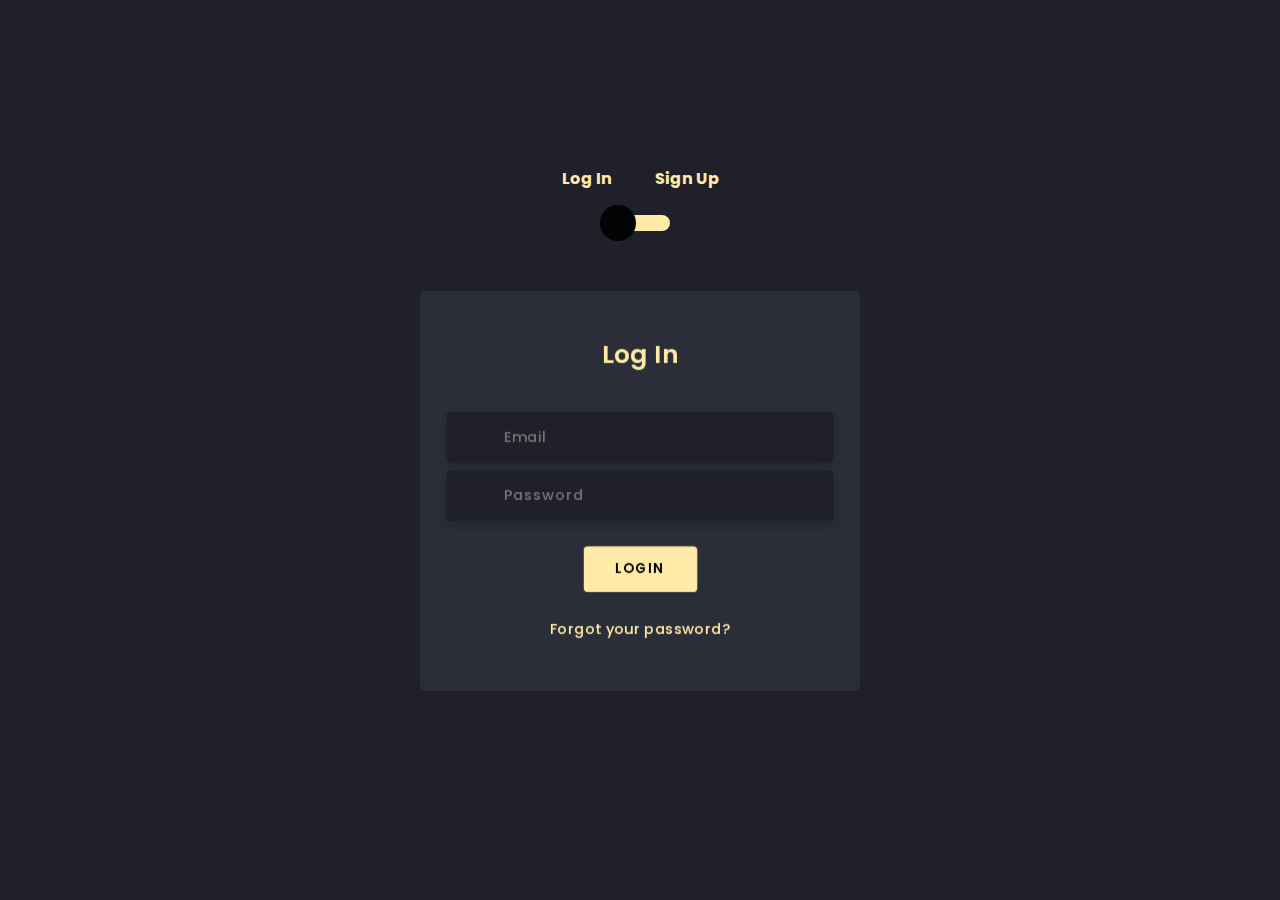
==== index.html @ c53106e9 "Add files via upload" ====
<!doctype html>
<html lang="en">
<head>
  <title>Webleb</title>
  <meta charset="utf-8">
  <meta name="viewport" content="width=device-width, initial-scale=1, shrink-to-fit=no">
  <link rel="stylesheet" href="https://unicons.iconscout.com/release/v2.1.9/css/unicons.css">
  <link rel="stylesheet" href="https://cdnjs.cloudflare.com/ajax/libs/twitter-bootstrap/4.5.0/css/bootstrap.min.css">
<link rel="stylesheet" href="style.css">
</head>
<body>
	<div class="section">
		<div class="container">
			<div class="row full-height justify-content-center">
				<div class="col-12 text-center align-self-center py-5">
					<div class="section pb-5 pt-5 pt-sm-2 text-center">
						<h6 class="mb-0 pb-3"><span>Log In </span><span>Sign Up</span></h6>
			          	<input class="checkbox" type="checkbox" id="reg-log" name="reg-log"/>
			          	<label for="reg-log"></label>
						<div class="card-3d-wrap mx-auto">
							<div class="card-3d-wrapper">
								<div class="card-front">
									<div class="center-wrap">
										<div class="section text-center">
										  <div class="sing">
										    
										  </div>
											<h4 class="mb-4 pb-3">Log In</h4>
											<div class="form-group">
												<input type="email" class="form-style" placeholder="Email">
												<i class="input-icon uil uil-at"></i>
											</div>	
											<div class="form-group mt-2">
												<input type="password" class="form-style" placeholder="Password">
												<i class="input-icon uil uil-lock-alt"></i>
											</div>
											<a href="/next/index.html" class="btn mt-4">Login</a>
                      <p class="mb-0 mt-4 text-center"><a href="" class="link">Forgot your password?</a></p>
				      					</div>
			      					</div>
			      				</div>
								<div class="card-back">
									<div class="center-wrap">
										<div class="section text-center">
											<h4 class="mb-3 pb-3">Sign Up</h4>
											<div class="form-group">
												<input type="text" class="form-style" placeholder="Full Name">
												<i class="input-icon uil uil-user"></i>
											</div>	
											<div class="form-group mt-2">
												<input type="tel" class="form-style" placeholder="Phone Number">
												<i class="input-icon uil uil-phone"></i>
											</div>	
                      <div class="form-group mt-2">
												<input type="email" class="form-style" placeholder="Email">
												<i class="input-icon uil uil-at"></i>
											</div>
											<div class="form-group mt-2">
												<input type="password" class="form-style" placeholder="Password">
												<i class="input-icon uil uil-lock-alt"></i>
											</div>
											<a href="#sing" class="btn mt-4">Register</a>
				      					</div>
			      					</div>
			      				</div>
			      			</div>
			      		</div>
			      	</div>
		      	</div>
	      	</div>
	    </div>
	</div>
</body>
</html>
---- style.css ----
@import url('https://fonts.googleapis.com/css?family=Poppins:400,500,600,700,800,900');
body{
	font-family: 'Poppins', sans-serif;
	font-weight: 300;
	line-height: 1.7;
	color: #ffeba7;
	background-color: #1f2029;
}
a:hover {
	text-decoration: none;
}
.link {
  color: #ffeba7;
}
.link:hover {
  color: #c4c3ca;
}
p {
  font-weight: 500;
  font-size: 14px;
}
h4 {
  font-weight: 600;
}
h6 span{
  padding: 0 20px;
  font-weight: 700;
}
.section{
  position: relative;
  width: 100%;
  display: block;
}
.full-height{
  min-height: 100vh;
}
[type="checkbox"]:checked,
[type="checkbox"]:not(:checked){
display: none;
}
.checkbox:checked + label,
.checkbox:not(:checked) + label{
  position: relative;
  display: block;
  text-align: center;
  width: 60px;
  height: 16px;
  border-radius: 8px;
  padding: 0;
  margin: 10px auto;
  cursor: pointer;
  background-color: #ffeba7;
}
.checkbox:checked + label:before,
.checkbox:not(:checked) + label:before{
  position: absolute;
  display: block;
  width: 36px;
  height: 36px;
  border-radius: 50%;
  color: #ffeba7;
  background-color: #020305;
  font-family: 'unicons';
  content: '\eb4f';
  z-index: 20;
  top: -10px;
  left: -10px;
  line-height: 36px;
  text-align: center;
  font-size: 24px;
  transition: all 0.5s ease;
}
.checkbox:checked + label:before {
  transform: translateX(44px) rotate(-270deg);
}
.card-3d-wrap {
  position: relative;
  width: 440px;
  max-width: 100%;
  height: 400px;
  -webkit-transform-style: preserve-3d;
  transform-style: preserve-3d;
  perspective: 800px;
  margin-top: 60px;
}
.card-3d-wrapper {
  width: 100%;
  height: 100%;
  position:absolute;
  -webkit-transform-style: preserve-3d;
  transform-style: preserve-3d;
  transition: all 600ms ease-out; 
}
.card-front, .card-back {
  width: 100%;
  height: 100%;
  background-color: #2b2e38;
  background-image: url('/img/pattern_japanese-pattern-2_1_2_0-0_0_1__ffffff00_000000.png');
  position: absolute;
  border-radius: 6px;
  -webkit-transform-style: preserve-3d;
}
.card-back {
  transform: rotateY(180deg);
}
.checkbox:checked ~ .card-3d-wrap .card-3d-wrapper {
  transform: rotateY(180deg);
}
.center-wrap{
  position: absolute;
  width: 100%;
  padding: 0 35px;
  top: 50%;
  left: 0;
  transform: translate3d(0, -50%, 35px) perspective(100px);
  z-index: 20;
  display: block;
}
.form-group{ 
  position: relative;
  display: block;
    margin: 0;
    padding: 0;
}
.form-style {
  padding: 13px 20px;
  padding-left: 55px;
  height: 48px;
  width: 100%;
  font-weight: 500;
  border-radius: 4px;
  font-size: 14px;
  line-height: 22px;
  letter-spacing: 0.5px;
  outline: none;
  color: #c4c3ca;
  background-color: #1f2029;
  border: none;
  -webkit-transition: all 200ms linear;
  transition: all 200ms linear;
  box-shadow: 0 4px 8px 0 rgba(21,21,21,.2);
}
.form-style:focus,
.form-style:active {
  border: none;
  outline: none;
  box-shadow: 0 4px 8px 0 rgba(21,21,21,.2);
}
.input-icon {
  position: absolute;
  top: 0;
  left: 18px;
  height: 48px;
  font-size: 24px;
  line-height: 48px;
  text-align: left;
  -webkit-transition: all 200ms linear;
   transition: all 200ms linear;
}
.btn{  
  border-radius: 4px;
  height: 44px;
  font-size: 13px;
  font-weight: 600;
  text-transform: uppercase;
  -webkit-transition : all 200ms linear;
  transition: all 200ms linear;
  padding: 0 30px;
  letter-spacing: 1px;
  display: -webkit-inline-flex;
  display: -ms-inline-flexbox;
  display: inline-flex;
  align-items: center;
  background-color: #ffeba7;
  color: #000000;
}
.btn:hover{  
  background-color: #000000;
  color: #ffeba7;
  box-shadow: 0 8px 24px 0 rgba(16,39,112,.2);
}
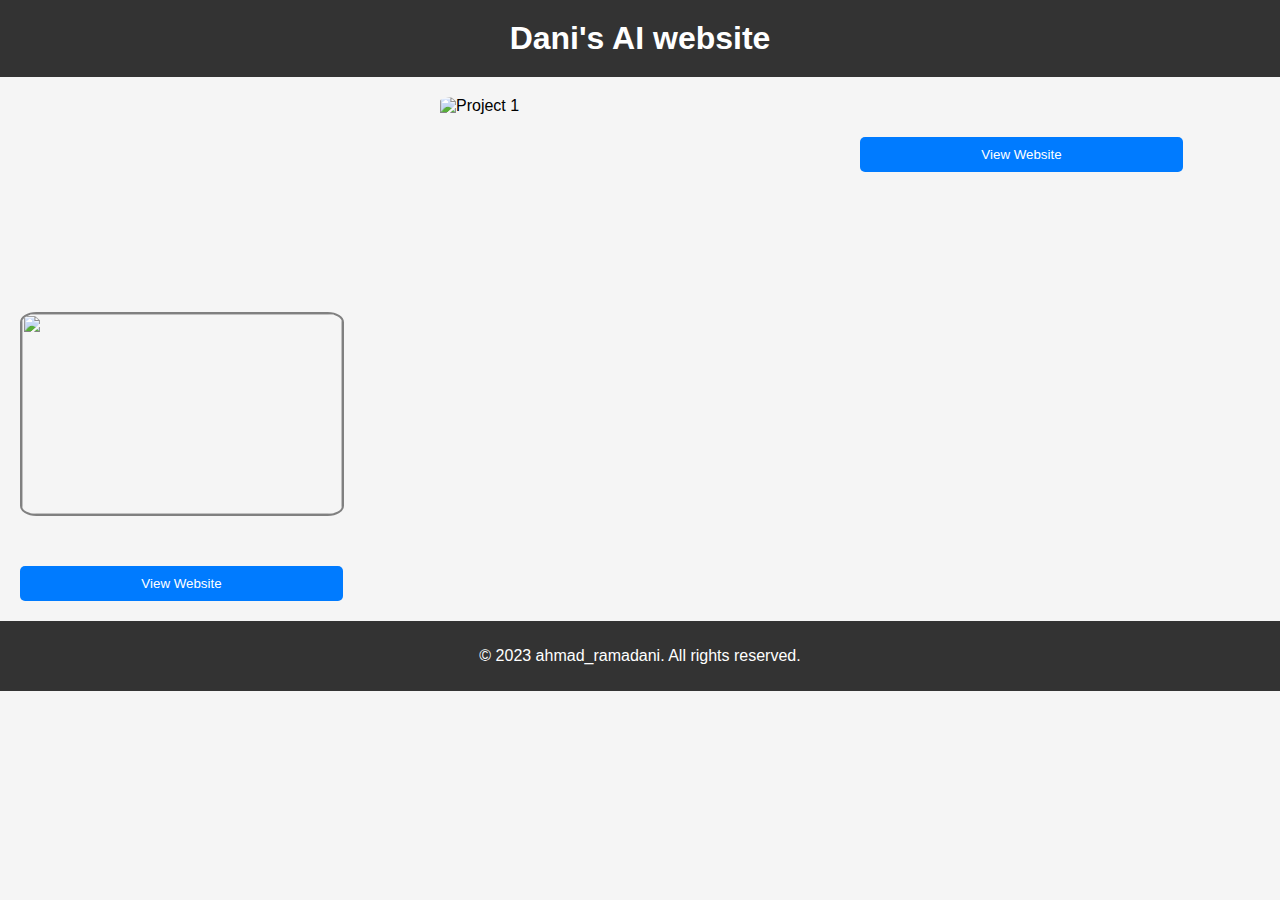
==== commit ff794201: "Add files via upload" ====
--- a/index.html
+++ b/index.html
@@ -1,74 +1,38 @@
-<!doctype html>
+<!DOCTYPE html>
 <html lang="en">
 <head>
-  <title>Webleb</title>
-  <meta charset="utf-8">
-  <meta name="viewport" content="width=device-width, initial-scale=1, shrink-to-fit=no">
-  <link rel="stylesheet" href="https://unicons.iconscout.com/release/v2.1.9/css/unicons.css">
-  <link rel="stylesheet" href="https://cdnjs.cloudflare.com/ajax/libs/twitter-bootstrap/4.5.0/css/bootstrap.min.css">
-<link rel="stylesheet" href="style.css">
+  <meta charset="UTF-8">
+  <meta name="viewport" content="width=device-width, initial-scale=1.0">
+  <title>dani made ai </title>
+  <link rel="stylesheet" href="style.css">
 </head>
 <body>
-	<div class="section">
-		<div class="container">
-			<div class="row full-height justify-content-center">
-				<div class="col-12 text-center align-self-center py-5">
-					<div class="section pb-5 pt-5 pt-sm-2 text-center">
-						<h6 class="mb-0 pb-3"><span>Log In </span><span>Sign Up</span></h6>
-			          	<input class="checkbox" type="checkbox" id="reg-log" name="reg-log"/>
-			          	<label for="reg-log"></label>
-						<div class="card-3d-wrap mx-auto">
-							<div class="card-3d-wrapper">
-								<div class="card-front">
-									<div class="center-wrap">
-										<div class="section text-center">
-										  <div class="sing">
-										    
-										  </div>
-											<h4 class="mb-4 pb-3">Log In</h4>
-											<div class="form-group">
-												<input type="email" class="form-style" placeholder="Email">
-												<i class="input-icon uil uil-at"></i>
-											</div>	
-											<div class="form-group mt-2">
-												<input type="password" class="form-style" placeholder="Password">
-												<i class="input-icon uil uil-lock-alt"></i>
-											</div>
-											<a href="/next/index.html" class="btn mt-4">Login</a>
-                      <p class="mb-0 mt-4 text-center"><a href="" class="link">Forgot your password?</a></p>
-				      					</div>
-			      					</div>
-			      				</div>
-								<div class="card-back">
-									<div class="center-wrap">
-										<div class="section text-center">
-											<h4 class="mb-3 pb-3">Sign Up</h4>
-											<div class="form-group">
-												<input type="text" class="form-style" placeholder="Full Name">
-												<i class="input-icon uil uil-user"></i>
-											</div>	
-											<div class="form-group mt-2">
-												<input type="tel" class="form-style" placeholder="Phone Number">
-												<i class="input-icon uil uil-phone"></i>
-											</div>	
-                      <div class="form-group mt-2">
-												<input type="email" class="form-style" placeholder="Email">
-												<i class="input-icon uil uil-at"></i>
-											</div>
-											<div class="form-group mt-2">
-												<input type="password" class="form-style" placeholder="Password">
-												<i class="input-icon uil uil-lock-alt"></i>
-											</div>
-											<a href="#sing" class="btn mt-4">Register</a>
-				      					</div>
-			      					</div>
-			      				</div>
-			      			</div>
-			      		</div>
-			      	</div>
-		      	</div>
-	      	</div>
-	    </div>
-	</div>
+  <header>
+    <h1>Dani's AI website</h1>
+  </header>
+  <main>
+    <section class="projects">
+      <h2></h2>
+          <img src="/prj/prj1.png" alt="Project 1">
+          <a href="/chat-got/index.html">
+          <button class="view-button">View Website</button>
+        </a>
+        </a>
+      </div>
+      
+      <div class="project">
+          <img class="dua" src="/prj/prj2.png">
+          <br />
+          <a href="/tulisno/index.html">
+          <button class="view-button2">View Website</button>
+          </a>
+        </a>
+      </div>
+      <!-- Add more project sections as needed -->
+    </section>
+  </main>
+  <footer>
+    <p>&copy; 2023 ahmad_ramadani. All rights reserved.</p>
+  </footer>
 </body>
 </html>
--- a/style.css
+++ b/style.css
@@ -1,181 +1,94 @@
-@import url('https://fonts.googleapis.com/css?family=Poppins:400,500,600,700,800,900');
-body{
-	font-family: 'Poppins', sans-serif;
-	font-weight: 300;
-	line-height: 1.7;
-	color: #ffeba7;
-	background-color: #1f2029;
+body {
+  font-family: Arial, sans-serif;
+  margin: 0;
+  padding: 0;
+  background-color: whitesmoke;
 }
-a:hover {
-	text-decoration: none;
+
+header {
+  background-color: #333;
+  color: #fff;
+  text-align: center;
+  padding: 20px 0;
 }
-.link {
-  color: #ffeba7;
+
+header h1 {
+  margin: 0;
 }
-.link:hover {
-  color: #c4c3ca;
+
+main {
+  padding: 20px;
 }
-p {
-  font-weight: 500;
-  font-size: 14px;
+
+img {
+  max-width: 100%;
+  height: auto;
+  border-radius: 5%;
 }
-h4 {
-  font-weight: 600;
+
+.dua {
+  display: flex;
+  align-items: center;
+  justify-content: center;
+  width: 320px;
+  height: 200px;
+  border-radius: 10%;
+  margin-top: 30%;
 }
-h6 span{
-  padding: 0 20px;
-  font-weight: 700;
+
+.projects {
+  display: grid;
+  grid-template-columns: repeat(auto-fit, minmax(300px, 1fr));
+  grid-gap: 20px;
 }
-.section{
-  position: relative;
-  width: 100%;
-  display: block;
+
+.project {
+  display: grid;
+  grid-template-columns: repeat(auto-fit, minmax(300px, 1fr));
+  grid-gap: 20px;
+  /* Removed unnecessary margin and duplicate border-radius property */
+  border-radius: 5px;
 }
-.full-height{
-  min-height: 100vh;
+
+.project img {
+  max-width: 100%;
+  border: 2px solid grey;
+  /* Removed unnecessary border-radius property */
+  border-radius: 5%;
 }
-[type="checkbox"]:checked,
-[type="checkbox"]:not(:checked){
-display: none;
+.project h3 {
+  margin: 10px 0 5px;
 }
-.checkbox:checked + label,
-.checkbox:not(:checked) + label{
-  position: relative;
-  display: block;
+
+.view-button {
+  background-color: #007bff;
+  margin-top: 10%;
+  width: 323px;
+  color: #fff;
+  border: none;
+  padding: 10px 20px;
+  border-radius: 5px;
+  cursor: pointer;
+}
+
+.view-button2 {
+  margin-top: -10%;
+  background-color: #007bff;
+  width: 323px;
+  color: #fff;
+  border: none;
+  padding: 10px 20px;
+  border-radius: 5px;
+  cursor: pointer;
+}
+
+.view-button:hover {
+  background-color: #0056b3;
+}
+
+footer {
+  background-color: #333;
+  color: #fff;
   text-align: center;
-  width: 60px;
-  height: 16px;
-  border-radius: 8px;
-  padding: 0;
-  margin: 10px auto;
-  cursor: pointer;
-  background-color: #ffeba7;
+  padding: 10px 0;
 }
-.checkbox:checked + label:before,
-.checkbox:not(:checked) + label:before{
-  position: absolute;
-  display: block;
-  width: 36px;
-  height: 36px;
-  border-radius: 50%;
-  color: #ffeba7;
-  background-color: #020305;
-  font-family: 'unicons';
-  content: '\eb4f';
-  z-index: 20;
-  top: -10px;
-  left: -10px;
-  line-height: 36px;
-  text-align: center;
-  font-size: 24px;
-  transition: all 0.5s ease;
-}
-.checkbox:checked + label:before {
-  transform: translateX(44px) rotate(-270deg);
-}
-.card-3d-wrap {
-  position: relative;
-  width: 440px;
-  max-width: 100%;
-  height: 400px;
-  -webkit-transform-style: preserve-3d;
-  transform-style: preserve-3d;
-  perspective: 800px;
-  margin-top: 60px;
-}
-.card-3d-wrapper {
-  width: 100%;
-  height: 100%;
-  position:absolute;
-  -webkit-transform-style: preserve-3d;
-  transform-style: preserve-3d;
-  transition: all 600ms ease-out; 
-}
-.card-front, .card-back {
-  width: 100%;
-  height: 100%;
-  background-color: #2b2e38;
-  background-image: url('/img/pattern_japanese-pattern-2_1_2_0-0_0_1__ffffff00_000000.png');
-  position: absolute;
-  border-radius: 6px;
-  -webkit-transform-style: preserve-3d;
-}
-.card-back {
-  transform: rotateY(180deg);
-}
-.checkbox:checked ~ .card-3d-wrap .card-3d-wrapper {
-  transform: rotateY(180deg);
-}
-.center-wrap{
-  position: absolute;
-  width: 100%;
-  padding: 0 35px;
-  top: 50%;
-  left: 0;
-  transform: translate3d(0, -50%, 35px) perspective(100px);
-  z-index: 20;
-  display: block;
-}
-.form-group{ 
-  position: relative;
-  display: block;
-    margin: 0;
-    padding: 0;
-}
-.form-style {
-  padding: 13px 20px;
-  padding-left: 55px;
-  height: 48px;
-  width: 100%;
-  font-weight: 500;
-  border-radius: 4px;
-  font-size: 14px;
-  line-height: 22px;
-  letter-spacing: 0.5px;
-  outline: none;
-  color: #c4c3ca;
-  background-color: #1f2029;
-  border: none;
-  -webkit-transition: all 200ms linear;
-  transition: all 200ms linear;
-  box-shadow: 0 4px 8px 0 rgba(21,21,21,.2);
-}
-.form-style:focus,
-.form-style:active {
-  border: none;
-  outline: none;
-  box-shadow: 0 4px 8px 0 rgba(21,21,21,.2);
-}
-.input-icon {
-  position: absolute;
-  top: 0;
-  left: 18px;
-  height: 48px;
-  font-size: 24px;
-  line-height: 48px;
-  text-align: left;
-  -webkit-transition: all 200ms linear;
-   transition: all 200ms linear;
-}
-.btn{  
-  border-radius: 4px;
-  height: 44px;
-  font-size: 13px;
-  font-weight: 600;
-  text-transform: uppercase;
-  -webkit-transition : all 200ms linear;
-  transition: all 200ms linear;
-  padding: 0 30px;
-  letter-spacing: 1px;
-  display: -webkit-inline-flex;
-  display: -ms-inline-flexbox;
-  display: inline-flex;
-  align-items: center;
-  background-color: #ffeba7;
-  color: #000000;
-}
-.btn:hover{  
-  background-color: #000000;
-  color: #ffeba7;
-  box-shadow: 0 8px 24px 0 rgba(16,39,112,.2);
-}
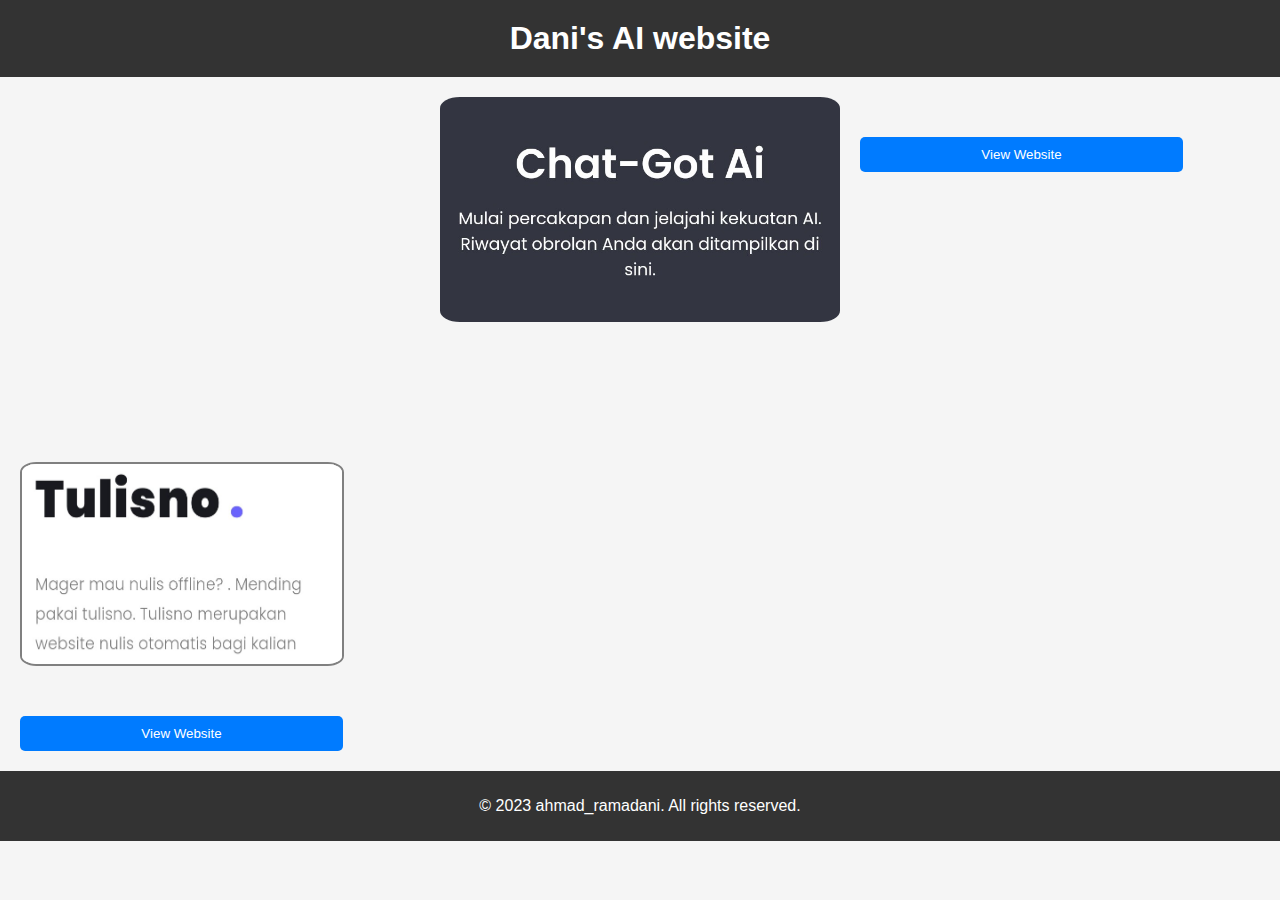
==== commit 10179c51: "Add files via upload" ====
--- a/index.html
+++ b/index.html
@@ -13,17 +13,17 @@
   <main>
     <section class="projects">
       <h2></h2>
-          <img src="/prj/prj1.png" alt="Project 1">
-          <a href="/chat-got/index.html">
+          <img src="prj/prj1.png" alt="Project 1">
+          <a href="chat-got/index.html">
           <button class="view-button">View Website</button>
         </a>
         </a>
       </div>
       
       <div class="project">
-          <img class="dua" src="/prj/prj2.png">
+          <img class="dua" src="./prj/prj2.png">
           <br />
-          <a href="/tulisno/index.html">
+          <a href="https://tulisno-ai.netlify.app">
           <button class="view-button2">View Website</button>
           </a>
         </a>
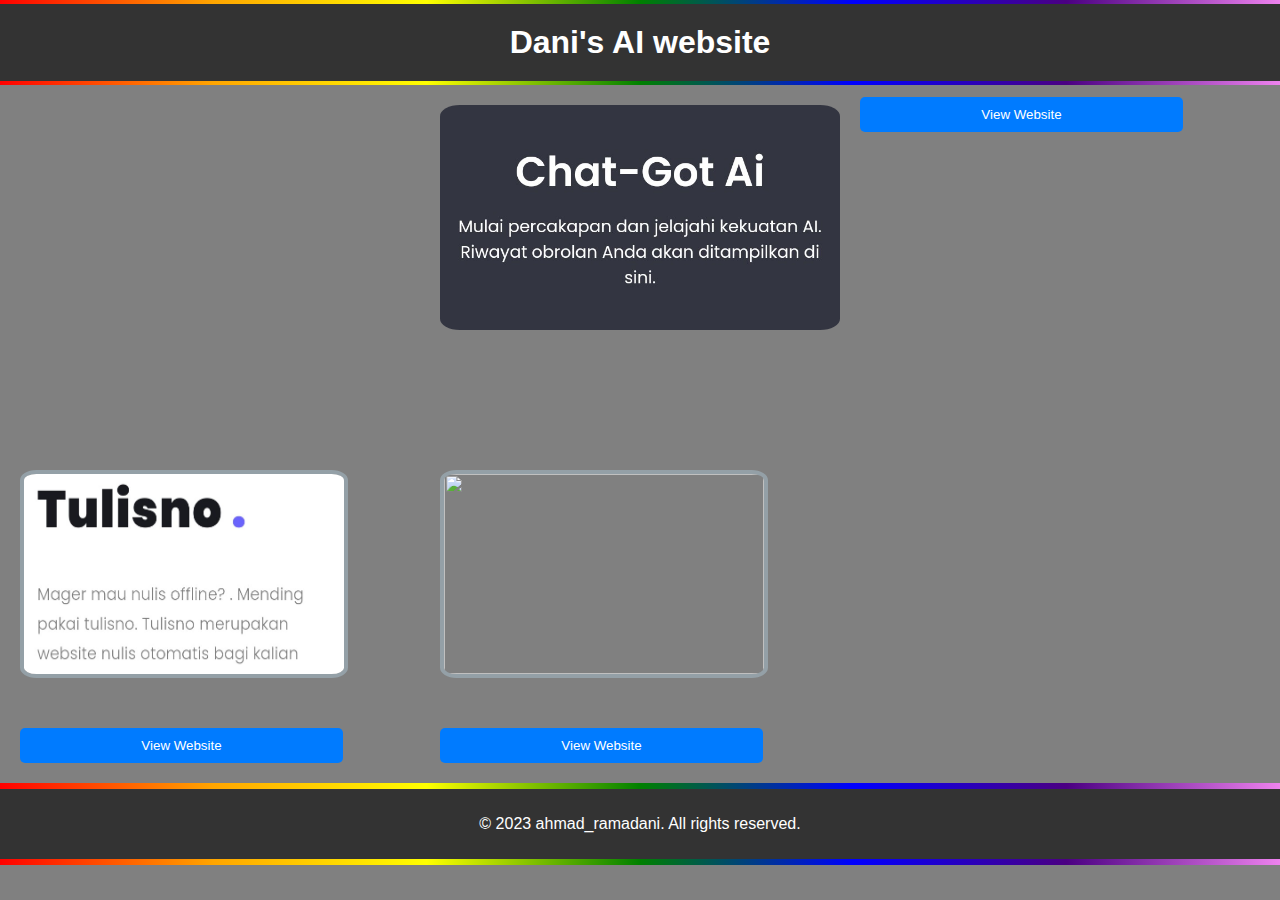
==== commit d303a78f: "Add files via upload" ====
--- a/index.html
+++ b/index.html
@@ -7,9 +7,13 @@
   <link rel="stylesheet" href="style.css">
 </head>
 <body>
+    <div class="line-animation"></div>
+    <div class="line-animation"></div>
   <header>
     <h1>Dani's AI website</h1>
   </header>
+    <div class="line-animation"></div>
+    <div class="line-animation"></div>
   <main>
     <section class="projects">
       <h2></h2>
@@ -28,11 +32,26 @@
           </a>
         </a>
       </div>
+      
+      <div class="projecty">
+          <img class="dua" src="./prj/prj3.png">
+          <br />
+          <a href="images-ai/index.html">
+          <button class="view-button2">View Website</button>
+          </a>
+        </a>
+      </div>
       <!-- Add more project sections as needed -->
     </section>
   </main>
+        <div class="line-animation"></div>
+      <div class="line-animation"></div>
+      <div class="line-animation"></div>
   <footer>
     <p>&copy; 2023 ahmad_ramadani. All rights reserved.</p>
   </footer>
+        <div class="line-animation"></div>
+      <div class="line-animation"></div>
+      <div class="line-animation"></div>
 </body>
 </html>
--- a/style.css
+++ b/style.css
@@ -2,7 +2,7 @@
   font-family: Arial, sans-serif;
   margin: 0;
   padding: 0;
-  background-color: whitesmoke;
+  background-color: grey;
 }
 
 header {
@@ -50,9 +50,22 @@
   border-radius: 5px;
 }
 
+.projecty {
+  display: grid;
+  grid-template-columns: repeat(auto-fit, minmax(300px, 1fr));
+  grid-gap: 20px;
+  border-radius: 5px;
+}
+
 .project img {
   max-width: 100%;
-  border: 2px solid grey;
+  border: 4px solid #94a0a7;
+  /* Removed unnecessary border-radius property */
+  border-radius: 5%;
+}
+.projecty img {
+  max-width: 100%;
+  border: 4px solid #94a0a7;
   /* Removed unnecessary border-radius property */
   border-radius: 5%;
 }
@@ -62,7 +75,7 @@
 
 .view-button {
   background-color: #007bff;
-  margin-top: 10%;
+  margin-top: -30%;
   width: 323px;
   color: #fff;
   border: none;
@@ -72,8 +85,8 @@
 }
 
 .view-button2 {
-  margin-top: -10%;
   background-color: #007bff;
+  margin-top: -50%;
   width: 323px;
   color: #fff;
   border: none;
@@ -92,3 +105,30 @@
   text-align: center;
   padding: 10px 0;
 }
+
+ .line-animation {
+  width: 100%;
+  height: 2px;
+  position: relative;
+  overflow: hidden;
+}
+
+.line-animation::before {
+  content: "";
+  position: absolute;
+  top: 0;
+  left: 0;
+  width: 100%;
+  height: 100%;
+  background-image: linear-gradient(to right, red, orange, yellow, green, blue, indigo, violet);
+  animation: lineAnimation 3s linear infinite;
+}
+
+@keyframes lineAnimation {
+  0% {
+    transform: translateX(-100%);
+  }
+  100% {
+    transform: translateX(100%);
+  }
+}